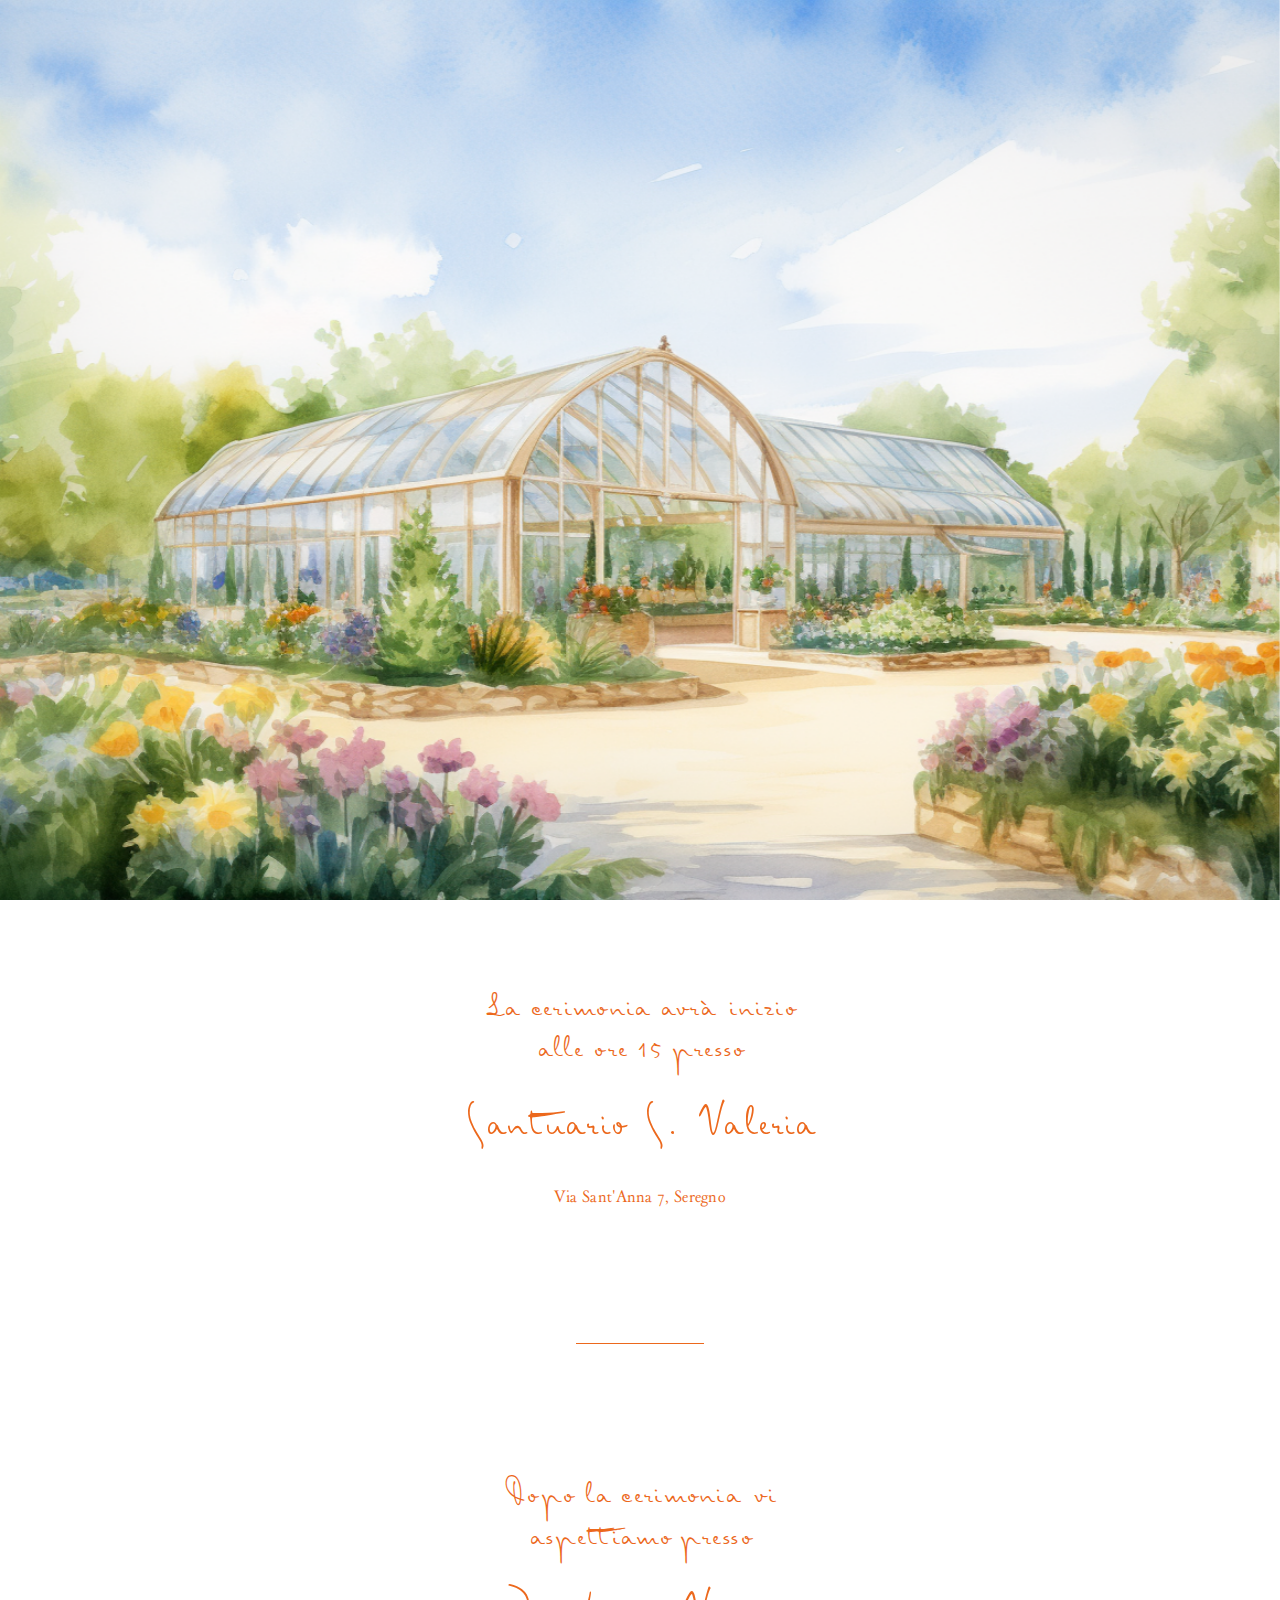
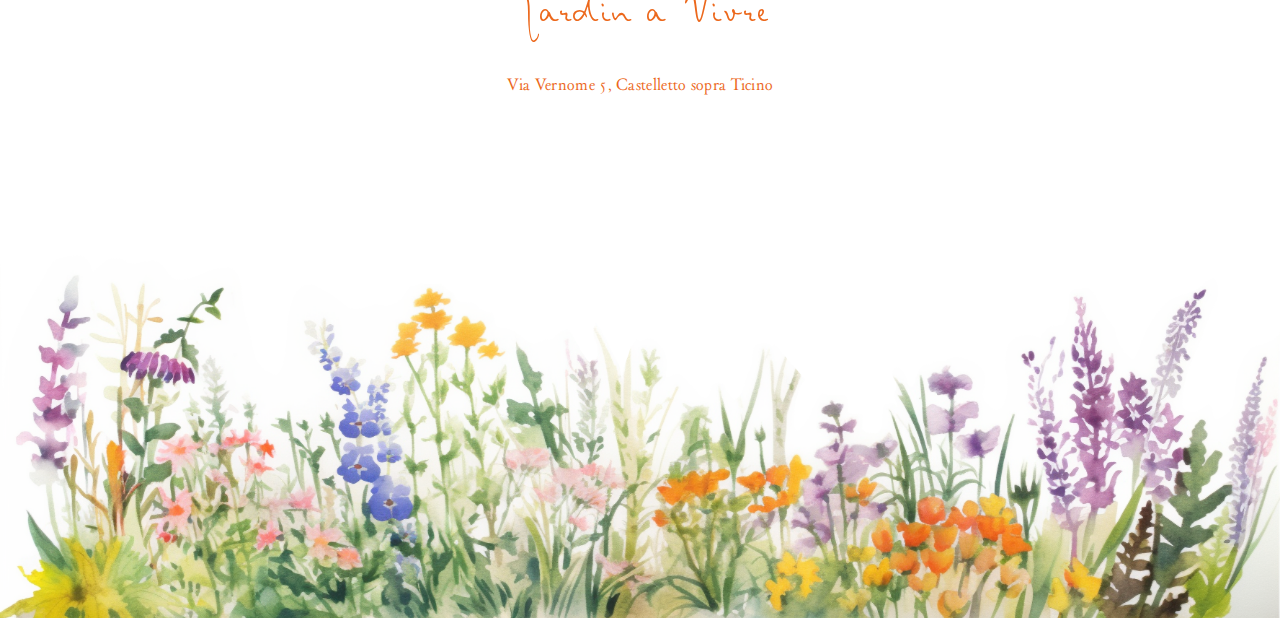
==== index.html @ 8d5ce0a4 "Add files via upload" ====
<!DOCTYPE html>
<html>
<head>
	<title>Claudia e Federico</title>
    <meta charset="UTF-8">
    <meta name="description" content="Matrimonio Claudia e Federico Seregno">
    <meta name="keywords" content="matrimonio, Seregno, Claudia, Federico">
    <meta name="viewport" content="width=device-width, initial-scale=1.0">
    
	<script
		src="https://code.jquery.com/jquery-3.4.1.js"
		integrity="sha256-WpOohJOqMqqyKL9FccASB9O0KwACQJpFTUBLTYOVvVU="
		crossorigin="anonymous"></script>
    <link rel="stylesheet" href="stile.css">
</head>

<body>
<img class="copertina mobile" src="Resources/photos/copertina.png" onload="introCover(this)">
<img class="copertina desktop" src="Resources/photos/copertinaD.png" onload="introCover(this)">

<div class="menu" style="border: none;">
    <a href="index.html"><div id="logo">Clau e Fede</div></a>
    <img class="hamburger" src="Resources/hamburger.svg" onclick="toggleMenu(this)">
</div>

<div id="menuOpen">
    <div class="section">
        <a href="index.html"><div class="sections">IL MATRIMONIO</div></a>
        <a href="viaggio.html"><div class="sections">VIAGGIO DI NOZZE</div></a>
        <a href="RSVP.html"><div class="sections">CONFERMA LA PRESENZA</div></a>
    </div>
    <div class="copyrights">Copyright 2024, All Rights Reserved</div>
</div>

<img class="first" src="Resources/photos/1.JPG">

<div class="piccolo C">Ci sposiamo!</div>
<div class="grande C">1 giugno 2024</div>

<div class="line"></div>

<div class="piccolo C">La cerimonia avrà inizio alle ore 15 presso</div>
<div class="medio C">Santuario S. Valeria</div>
<div class="luogo">Via Sant'Anna 7, Seregno</div>

<div class="line"></div>

<div class="piccolo C">Dopo la cerimonia vi aspettiamo presso</div>
<div class="medio C">Jardin a Vivre</div>
<div class="luogo space">Via Vernome 5, Castelletto sopra Ticino</div>

<img id="last" src="Resources/images/footer.png">


    <script src="scriptHome.js"></script>
    <script src="script.js"></script>
</body>
</html>
---- stile.css ----
:root {
    --orange: #EC681C;
    --green: #2C3C20;
  }

@font-face {
    font-family: AdobeGaramond;
    src: url(Resources/serif.ttf);
}

@font-face {
    font-family: MisterK;
    src: url(Resources/Mister\ K\ WXX\ Regular.otf);
}

textarea:focus, input:focus{
    outline: none;
}

html, body {
    max-width: 100vw;
    overflow-x: hidden;
}

body{
    text-align: center;
    font-family: AdobeGaramond;
    color: var(--orange);
    letter-spacing: 0.3px;
    margin: 0px;
    -moz-osx-font-smoothing: grayscale;
    -webkit-font-smoothing: antialiased;
    position: relative;
    background-color: white;
}


.mobile {
    display: block;
}

.desktop {
    display: none;
}


.menu {
    width: 100%;
    height: 24vw;
    color: var(--green);
    position: relative;
    z-index: 30;
}

#logo {
    position: absolute;
    left: 50%;
    top: 64%;
    transform: translateX(-50%) translateY(-50%);
    font-family: MisterK;
    font-size: 10vw;
    width: 50%;
}

.hamburger {
    position: absolute;
    right: 0%;
    top: 56%;
    transform: translateY(-50%);
    width: 10.2%;
    padding: 6vw;
}

#menuOpen {
    position: fixed;
    top: 0;
    left: 0;
    width: 100vw;
    height: 100vh;
    background-color: var(--green);
    color: white;
    display: none;
    text-align: center;
    z-index: 20;
}

.section {
    position: absolute;
    width: 100vw;
    height: 50vh;
    top: 50%;
    left: 0;
    transform: translateY(-50%);
}

.sections {
    font-size: 5vw;
    width: 100vw;
    height: 10vh;
    line-height: 9vh;
    margin: auto;
    margin-top: 5vh;
    margin-bottom: 5vh;
}

.copyrights {
    position: absolute;
    width: 100vw;
    bottom: 12vw;
}

a {
    text-decoration: none;
    color: inherit;
}


.copertina {
    position: fixed;
    z-index: 100;
    top: 0;
    left: 0;
    transform: translateX(-24%);
    height: 100vh;
    width: auto;
    transition: 1s;
    transition-timing-function: ease-out;
}

.testo {
    font-size: 5vw;
    width: 90vw;
    margin: auto;
    margin-bottom: 9vh;
    margin-top: 9vh;
}

.testo > div {
    margin-bottom: 4vw;
}


.first {
    width: 100vw;
    margin-bottom: 12vh;
    margin-top: 6vh;
}

.C {
    font-family: MisterK;
    text-align: center;
    margin: auto;
}

.piccolo {
    width: 88vw;
    font-size: 12vw;
    line-height: 0.8;
}

.medio {
    line-height: 1.8;
    font-size: 15vw;
}


.grande {
    line-height: 1;
    font-size: 18vw;
    margin-bottom: 15vh;
}

.luogo {
    font-size: 4vw;
    text-align: center;
    margin: auto;
    margin-bottom: 12vh;
}

.line {
    border-top: 1px solid var(--orange);
    width: 25vw;
    margin: auto;
    margin-bottom: 12vh;
}

#last {
    width: 100vw;
    padding: 0;
    margin: 0;
    position: absolute;
    bottom: 0;
    left: 0;
    overflow: hidden;
    z-index: 10;
}

.space {
    margin-bottom: 24vh;
}


@media only screen and (min-width: 768px) {
    .mobile {
        display: none;
    }

    .desktop {
        display: block;
    }

    .copertina {
        object-fit: cover;
        transform: translateX(0%);
        height: auto;
        width: 100vw;
        min-height: 100vh;
    }

    .menu {
        width: 100%;
        height: 5.8vw;
        color: var(--green);
        position: relative;
        z-index: 30;
    }
    
    #logo {
        top: 60%;
        font-size: 3vw;
    }
    
    .hamburger {
        right: 0%;
        top: 52%;
        width: 3%;
        padding: 1vw;
        cursor: pointer;
    }
    
    .sections {
        font-size: 1.36vw;
    }
    
    .copyrights {
        bottom: 1.8vw;
    }

    .first {
        width: 48vh;
        margin-bottom: 12vh;
        margin-top: 5vh;
    }

    .piccolo {
        width: 25vw;
        font-size: 3.6vw;
        line-height: 0.9;
    }
    
    .medio {
        line-height: 1.8;
        font-size: 4.8vw;
    }
    
    .grande {
        line-height: 0.9;
        font-size: 5.8vw;
        margin-bottom: 15vh;
    }
    
    .luogo {
        font-size: 1.36vw;
        text-align: center;
        margin: auto;
        margin-bottom: 15vh;
    }

    .line {
        border-top: 1px solid var(--orange);
        width: 10vw;
        margin: auto;
        margin-bottom: 15vh;
    }

    .testo {
        font-size: 1.36vw;
        width: 32vw;
        margin: auto;
        margin-bottom: 18vh;
        margin-top: 9vh;
    }
    
    .testo > div {
        margin-bottom: 1.5vw;
    }

    .space {
        margin-bottom: 58vh;
    }

  }
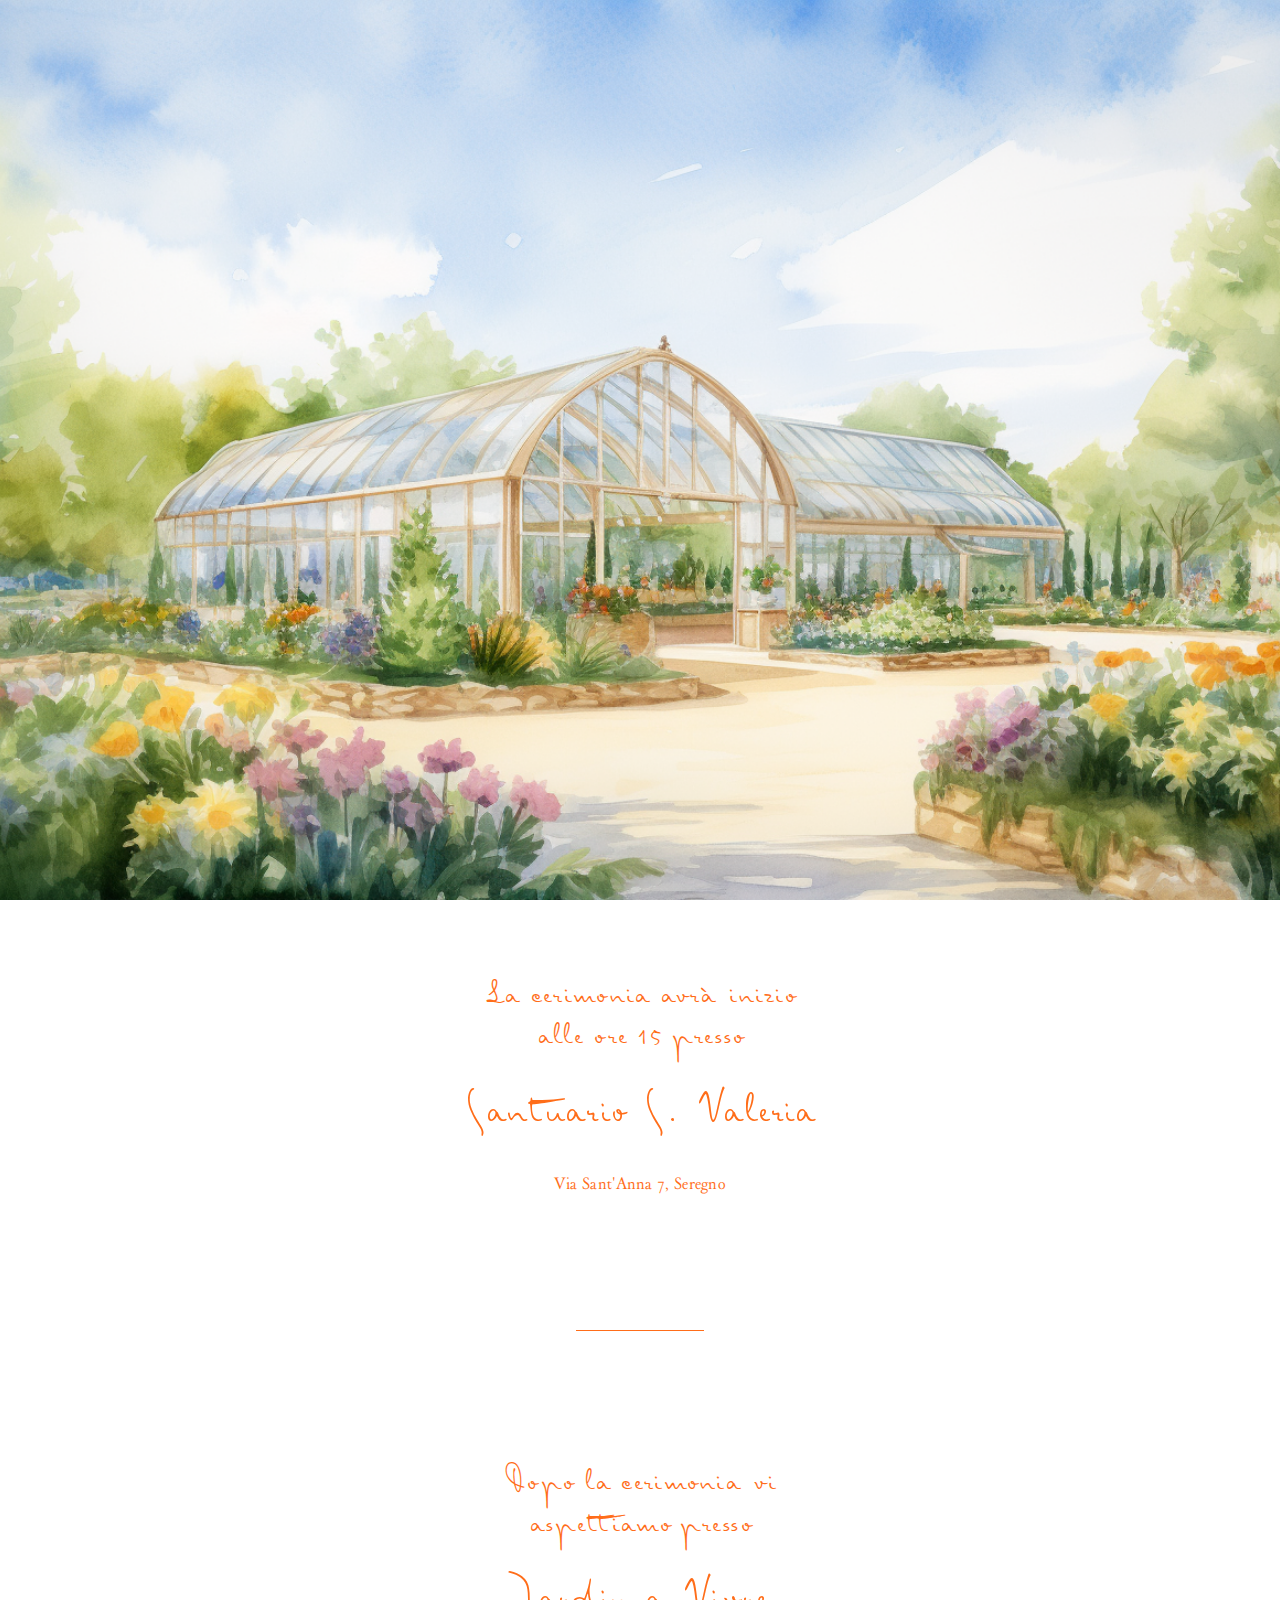
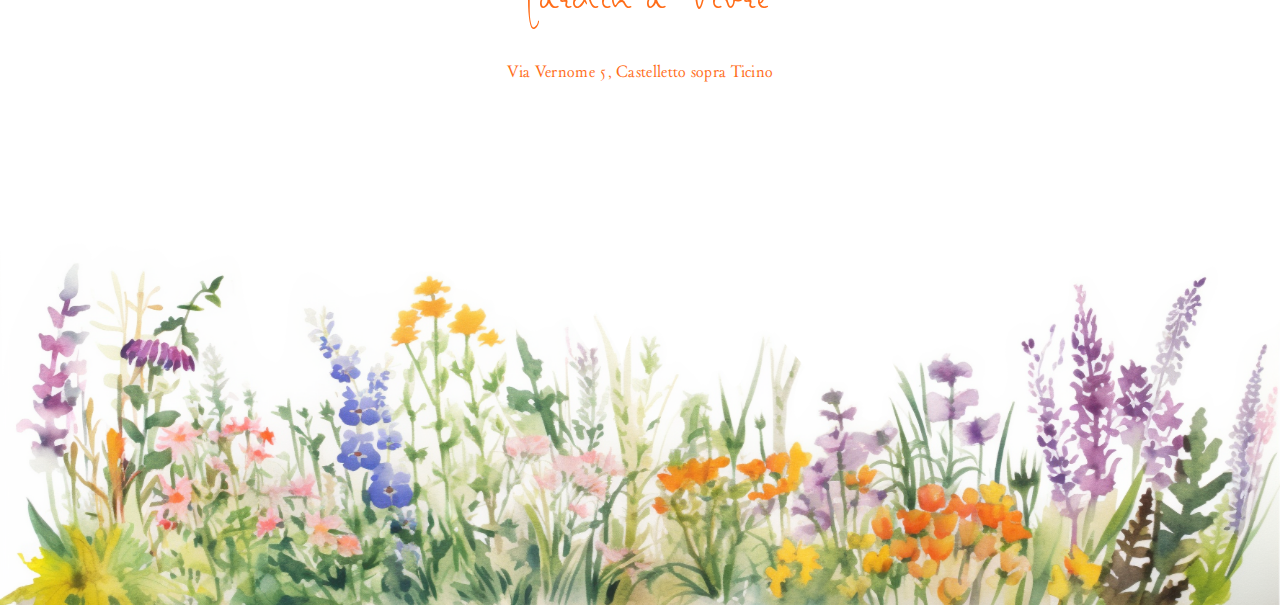
==== commit d7ec9fa8: "Add files via upload" ====
--- a/index.html
+++ b/index.html
@@ -6,6 +6,7 @@
     <meta name="description" content="Matrimonio Claudia e Federico Seregno">
     <meta name="keywords" content="matrimonio, Seregno, Claudia, Federico">
     <meta name="viewport" content="width=device-width, initial-scale=1.0">
+    <meta name="theme-color" content="#00a6ff"/>
     
 	<script
 		src="https://code.jquery.com/jquery-3.4.1.js"
@@ -15,7 +16,7 @@
 </head>
 
 <body>
-<img class="copertina mobile" src="Resources/photos/copertina.png" onload="introCover(this)">
+<img class="copertina mobile" src="Resources/photos/copertina.jpg" onload="introCover(this)">
 <img class="copertina desktop" src="Resources/photos/copertinaD.png" onload="introCover(this)">
 
 <div class="menu" style="border: none;">
@@ -32,7 +33,8 @@
     <div class="copyrights">Copyright 2024, All Rights Reserved</div>
 </div>
 
-<img class="first" src="Resources/photos/1.JPG">
+<img class="first mobile" src="Resources/photos/1.JPG">
+<img class="first desktop" src="Resources/photos/1D.JPG">
 
 <div class="piccolo C">Ci sposiamo!</div>
 <div class="grande C">1 giugno 2024</div>
--- a/stile.css
+++ b/stile.css
@@ -1,5 +1,5 @@
 :root {
-    --orange: #EC681C;
+    --orange: #ff6d19;
     --green: #2C3C20;
   }
 
@@ -32,6 +32,7 @@
     -webkit-font-smoothing: antialiased;
     position: relative;
     background-color: white;
+    width: 100%;
 }
 
 
@@ -46,7 +47,7 @@
 
 .menu {
     width: 100%;
-    height: 24vw;
+    height: 18vw;
     color: var(--green);
     position: relative;
     z-index: 30;
@@ -69,6 +70,7 @@
     transform: translateY(-50%);
     width: 10.2%;
     padding: 6vw;
+    padding-right: 4vw;
 }
 
 #menuOpen {
@@ -76,7 +78,7 @@
     top: 0;
     left: 0;
     width: 100vw;
-    height: 100vh;
+    height: 100svh;
     background-color: var(--green);
     color: white;
     display: none;
@@ -106,7 +108,7 @@
 .copyrights {
     position: absolute;
     width: 100vw;
-    bottom: 12vw;
+    bottom: 6%;
 }
 
 a {
@@ -121,18 +123,19 @@
     top: 0;
     left: 0;
     transform: translateX(-24%);
-    height: 100vh;
+    height: 100lvh;
     width: auto;
     transition: 1s;
     transition-timing-function: ease-out;
+    background-color: white;
 }
 
 .testo {
     font-size: 5vw;
-    width: 90vw;
+    width: 88vw;
     margin: auto;
     margin-bottom: 9vh;
-    margin-top: 9vh;
+    margin-top: 6vh;
 }
 
 .testo > div {
@@ -141,9 +144,10 @@
 
 
 .first {
-    width: 100vw;
-    margin-bottom: 12vh;
-    margin-top: 6vh;
+    width: 91vw;
+    margin: auto;
+    margin-bottom: 9vh;
+    margin-top: 4vh;
 }
 
 .C {
@@ -233,8 +237,9 @@
     .hamburger {
         right: 0%;
         top: 52%;
-        width: 3%;
+        width: 2.7%;
         padding: 1vw;
+        padding-right: 1.5vw;
         cursor: pointer;
     }
     
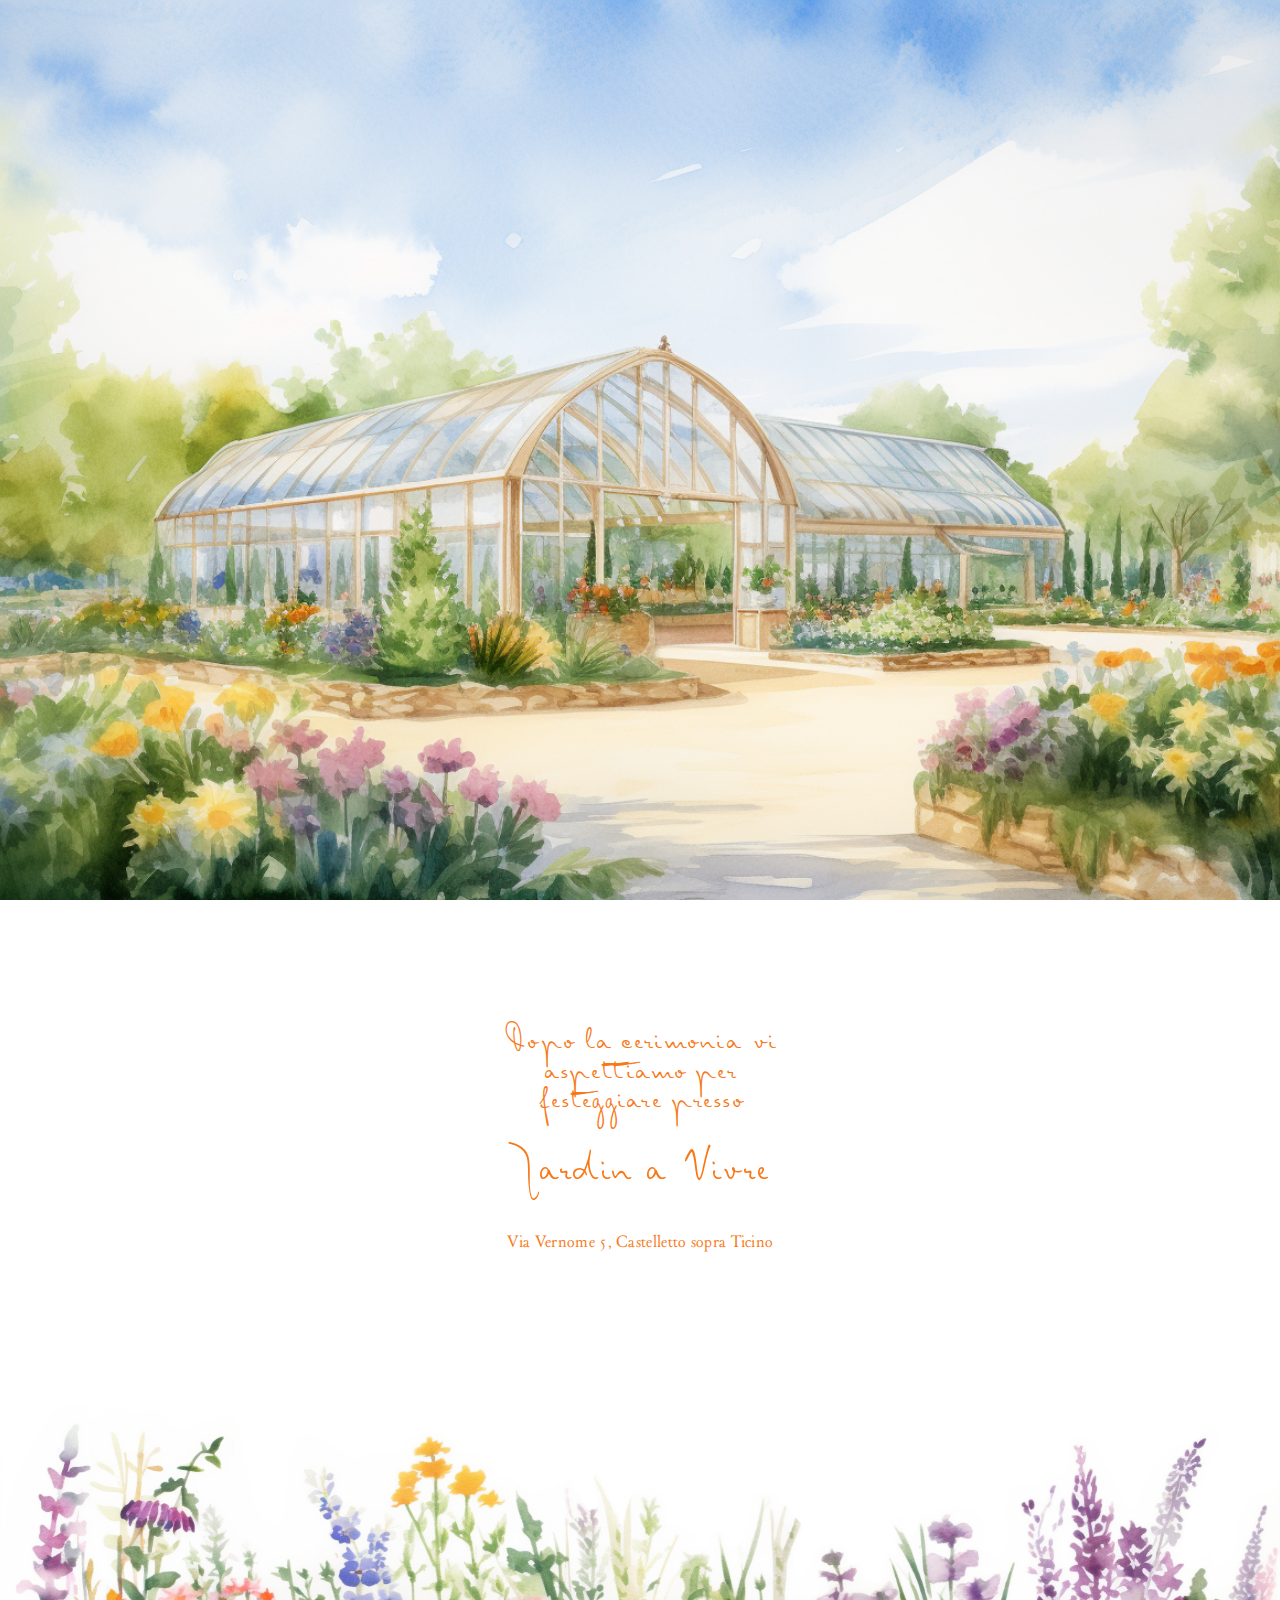
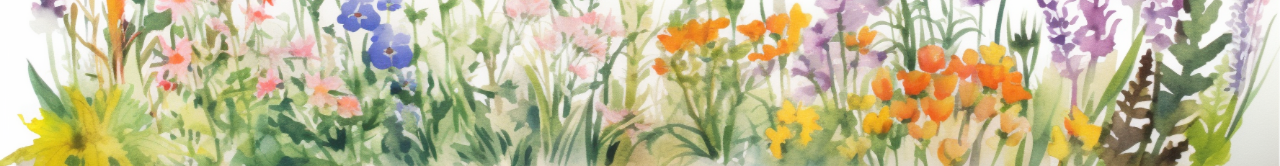
==== commit 01927b05: "Add files via upload" ====
--- a/index.html
+++ b/index.html
@@ -6,7 +6,7 @@
     <meta name="description" content="Matrimonio Claudia e Federico Seregno">
     <meta name="keywords" content="matrimonio, Seregno, Claudia, Federico">
     <meta name="viewport" content="width=device-width, initial-scale=1.0">
-    <meta name="theme-color" content="#00a6ff"/>
+    <meta name="theme-color" content="#A6D5FD"/>
     
 	<script
 		src="https://code.jquery.com/jquery-3.4.1.js"
@@ -16,6 +16,7 @@
 </head>
 
 <body>
+
 <img class="copertina mobile" src="Resources/photos/copertina.jpg" onload="introCover(this)">
 <img class="copertina desktop" src="Resources/photos/copertinaD.png" onload="introCover(this)">
 
@@ -33,8 +34,8 @@
     <div class="copyrights">Copyright 2024, All Rights Reserved</div>
 </div>
 
-<img class="first mobile" src="Resources/photos/1.JPG">
-<img class="first desktop" src="Resources/photos/1D.JPG">
+<img class="first mobile" src="Resources/photos/sposi.png">
+<img class="first desktop" src="Resources/photos/sposi.png">
 
 <div class="piccolo C">Ci sposiamo!</div>
 <div class="grande C">1 giugno 2024</div>
@@ -47,7 +48,7 @@
 
 <div class="line"></div>
 
-<div class="piccolo C">Dopo la cerimonia vi aspettiamo presso</div>
+<div class="piccolo C">Dopo la cerimonia vi aspettiamo per festeggiare presso</div>
 <div class="medio C">Jardin a Vivre</div>
 <div class="luogo space">Via Vernome 5, Castelletto sopra Ticino</div>
 
--- a/stile.css
+++ b/stile.css
@@ -1,5 +1,5 @@
 :root {
-    --orange: #ff6d19;
+    --orange: #f77817;
     --green: #2C3C20;
   }
 
@@ -108,7 +108,7 @@
 .copyrights {
     position: absolute;
     width: 100vw;
-    bottom: 6%;
+    bottom: 3%;
 }
 
 a {
@@ -132,7 +132,7 @@
 
 .testo {
     font-size: 5vw;
-    width: 88vw;
+    width: 86vw;
     margin: auto;
     margin-bottom: 9vh;
     margin-top: 6vh;
@@ -159,7 +159,7 @@
 .piccolo {
     width: 88vw;
     font-size: 12vw;
-    line-height: 0.8;
+    line-height: 0.72;
 }
 
 .medio {
@@ -175,7 +175,7 @@
 }
 
 .luogo {
-    font-size: 4vw;
+    font-size: 4.8vw;
     text-align: center;
     margin: auto;
     margin-bottom: 12vh;
@@ -252,15 +252,16 @@
     }
 
     .first {
-        width: 48vh;
-        margin-bottom: 12vh;
-        margin-top: 5vh;
+        width: 43vh;
+        margin: auto;
+        margin-bottom: 8.5vh;
+        margin-top: 4vh;
     }
 
     .piccolo {
         width: 25vw;
         font-size: 3.6vw;
-        line-height: 0.9;
+        line-height: 0.64;
     }
     
     .medio {
@@ -270,7 +271,7 @@
     
     .grande {
         line-height: 0.9;
-        font-size: 5.8vw;
+        font-size: 5.6vw;
         margin-bottom: 15vh;
     }
     
@@ -290,7 +291,7 @@
 
     .testo {
         font-size: 1.36vw;
-        width: 32vw;
+        width: 31vw;
         margin: auto;
         margin-bottom: 18vh;
         margin-top: 9vh;
@@ -301,7 +302,7 @@
     }
 
     .space {
-        margin-bottom: 58vh;
+        margin-bottom: 57vh;
     }
 
   }
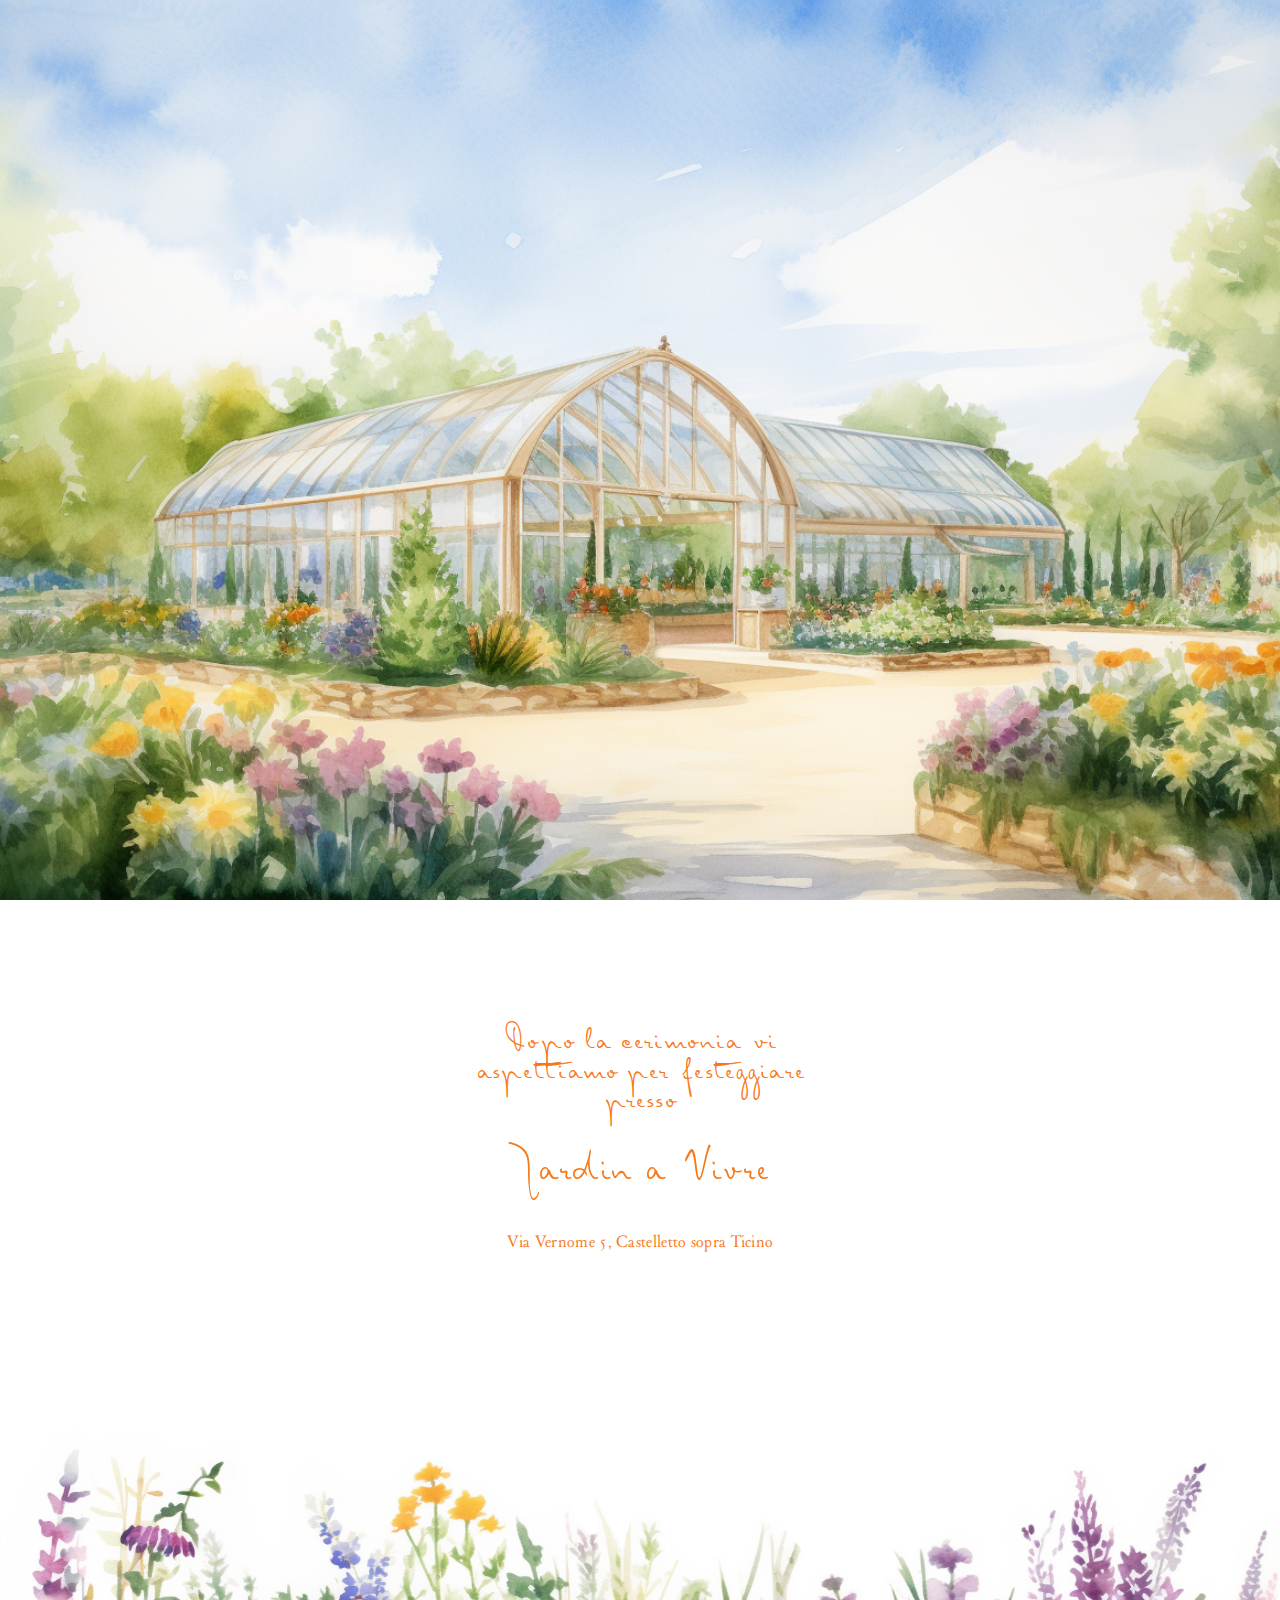
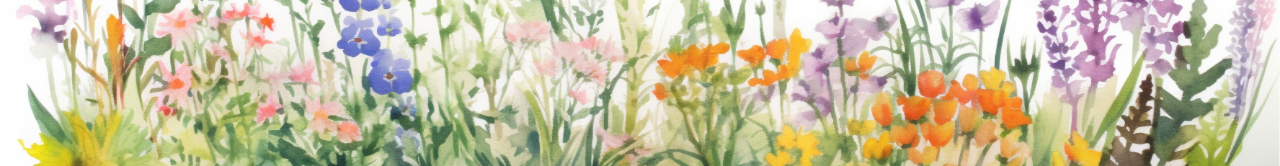
==== commit fdda8934: "Add files via upload" ====
--- a/index.html
+++ b/index.html
@@ -42,7 +42,7 @@
 
 <div class="line"></div>
 
-<div class="piccolo C">La cerimonia avrà inizio alle ore 15 presso</div>
+<div class="piccolo C">La cerimonia avrà inizio<br>alle ore 15 presso</div>
 <div class="medio C">Santuario S. Valeria</div>
 <div class="luogo">Via Sant'Anna 7, Seregno</div>
 
@@ -52,7 +52,8 @@
 <div class="medio C">Jardin a Vivre</div>
 <div class="luogo space">Via Vernome 5, Castelletto sopra Ticino</div>
 
-<img id="last" src="Resources/images/footer.png">
+<img id="last" class="mobile" src="Resources/images/footer (1).png">
+<img id="last" class="desktop" src="Resources/images/footer.png">
 
 
     <script src="scriptHome.js"></script>
--- a/stile.css
+++ b/stile.css
@@ -6,6 +6,11 @@
 @font-face {
     font-family: AdobeGaramond;
     src: url(Resources/serif.ttf);
+}
+
+@font-face {
+    font-family: Number;
+    src: url(Resources/Garamond\ Light.ttf);
 }
 
 @font-face {
@@ -146,7 +151,7 @@
 .first {
     width: 91vw;
     margin: auto;
-    margin-bottom: 9vh;
+    margin-bottom: 7vh;
     margin-top: 4vh;
 }
 
@@ -169,7 +174,7 @@
 
 
 .grande {
-    line-height: 1;
+    line-height: 0.9;
     font-size: 18vw;
     margin-bottom: 15vh;
 }
@@ -259,7 +264,7 @@
     }
 
     .piccolo {
-        width: 25vw;
+        width: 32vw;
         font-size: 3.6vw;
         line-height: 0.64;
     }
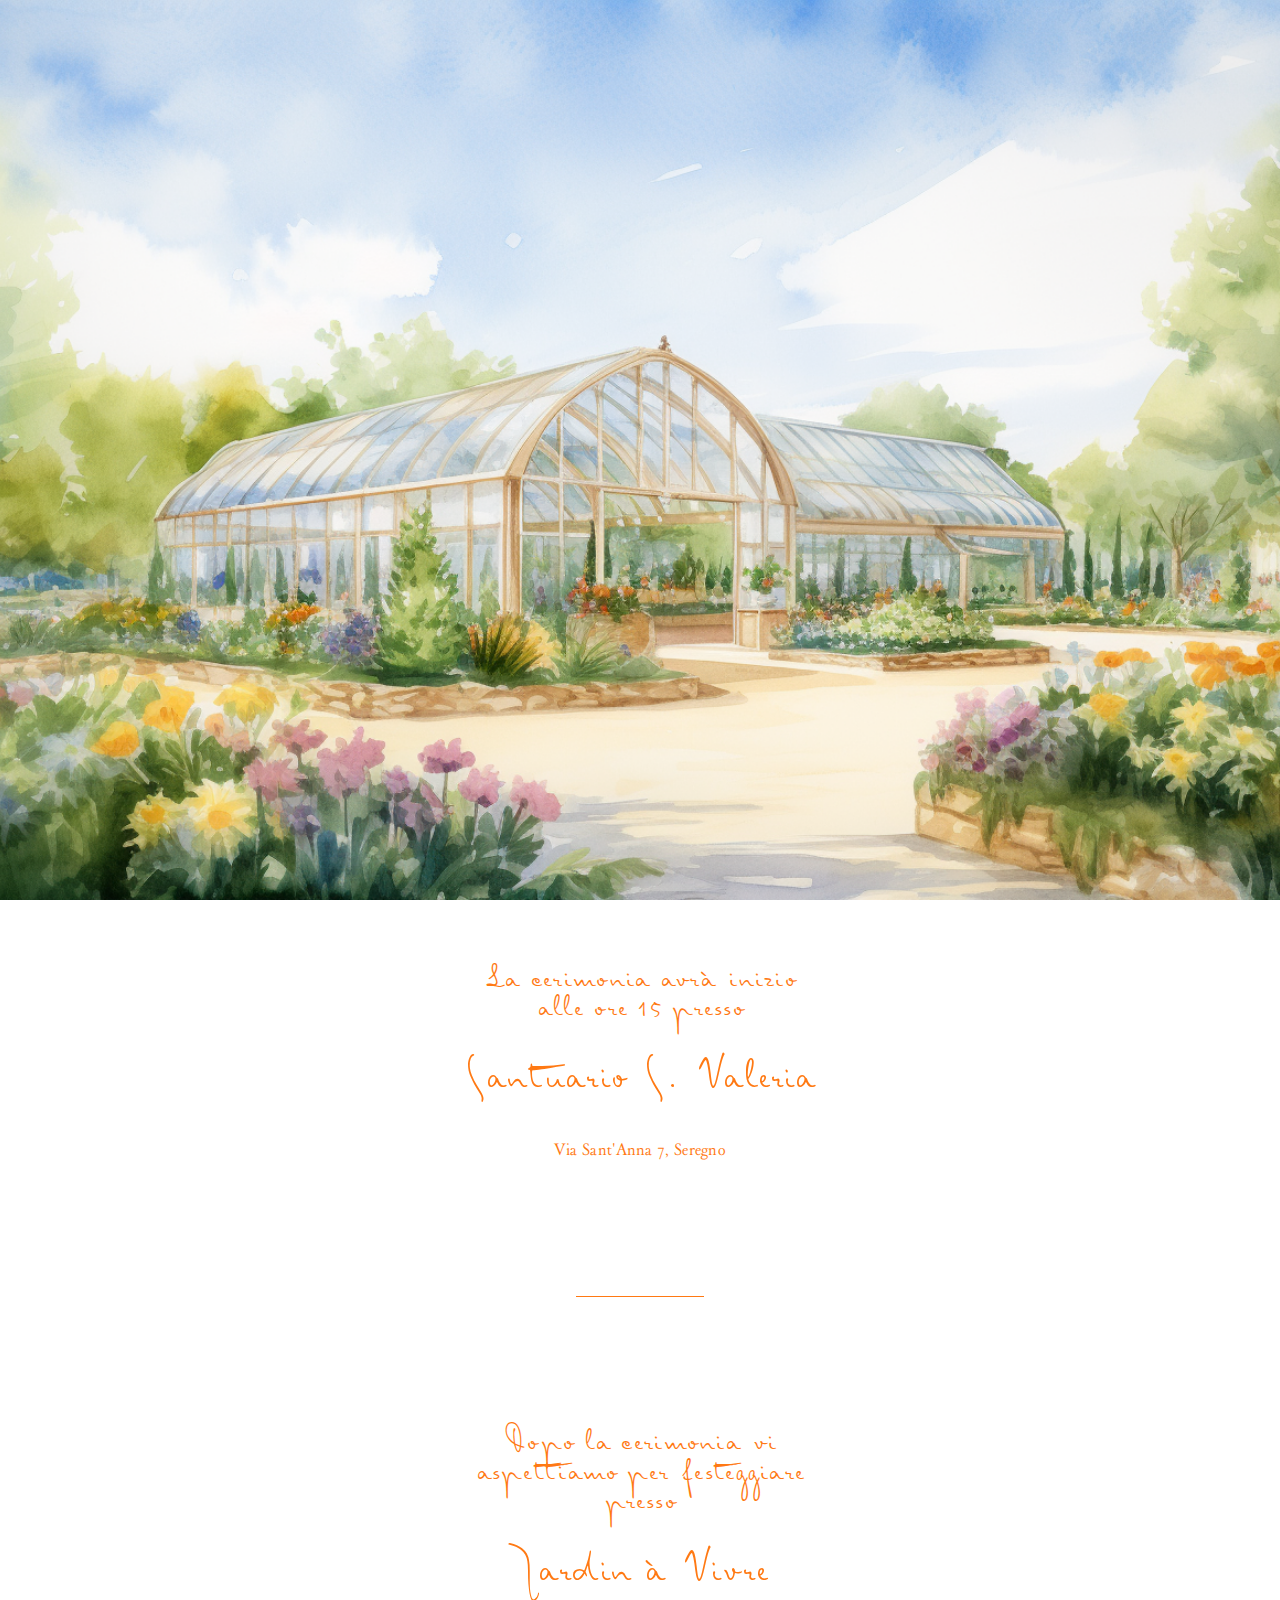
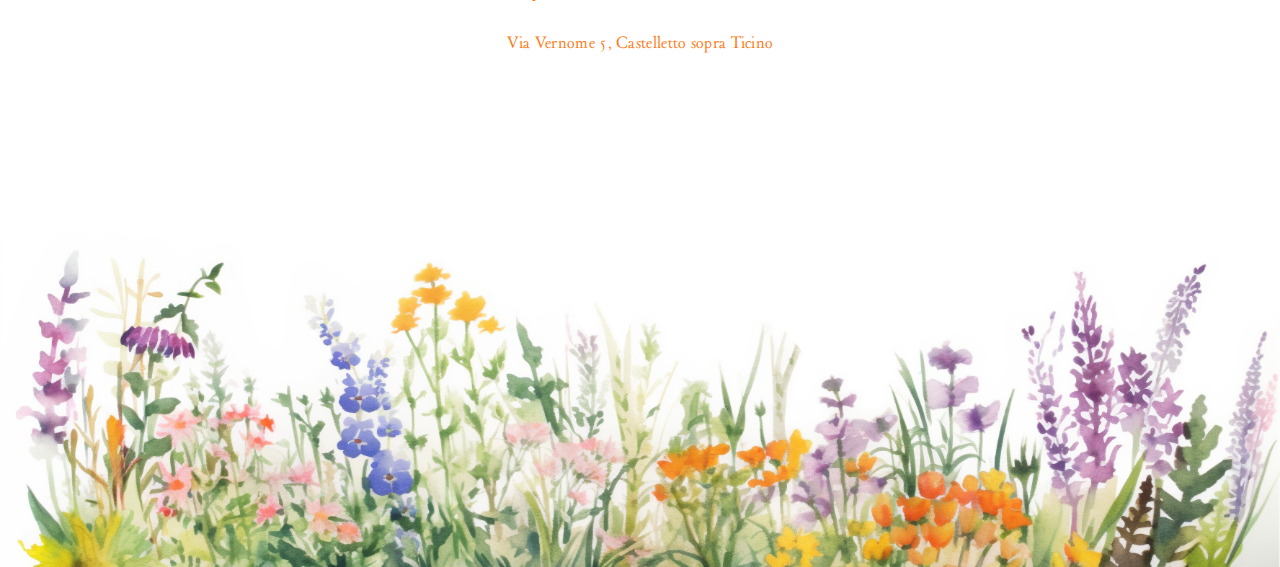
==== commit c9b7103e: "Add files via upload" ====
--- a/index.html
+++ b/index.html
@@ -49,11 +49,11 @@
 <div class="line"></div>
 
 <div class="piccolo C">Dopo la cerimonia vi aspettiamo per festeggiare presso</div>
-<div class="medio C">Jardin a Vivre</div>
+<div class="medio C">Jardin à Vivre</div>
 <div class="luogo space">Via Vernome 5, Castelletto sopra Ticino</div>
 
 <img id="last" class="mobile" src="Resources/images/footer (1).png">
-<img id="last" class="desktop" src="Resources/images/footer.png">
+<img id="lastD" class="desktop" src="Resources/images/footer.png">
 
 
     <script src="scriptHome.js"></script>
--- a/stile.css
+++ b/stile.css
@@ -1,5 +1,5 @@
 :root {
-    --orange: #f77817;
+    --orange: #ff7913;
     --green: #2C3C20;
   }
 
@@ -17,6 +17,7 @@
     font-family: MisterK;
     src: url(Resources/Mister\ K\ WXX\ Regular.otf);
 }
+
 
 textarea:focus, input:focus{
     outline: none;
@@ -204,6 +205,17 @@
     z-index: 10;
 }
 
+#lastD {
+    width: 100vw;
+    padding: 0;
+    margin: 0;
+    position: absolute;
+    bottom: 0;
+    left: 0;
+    overflow: hidden;
+    z-index: 10;
+}
+
 .space {
     margin-bottom: 24vh;
 }
